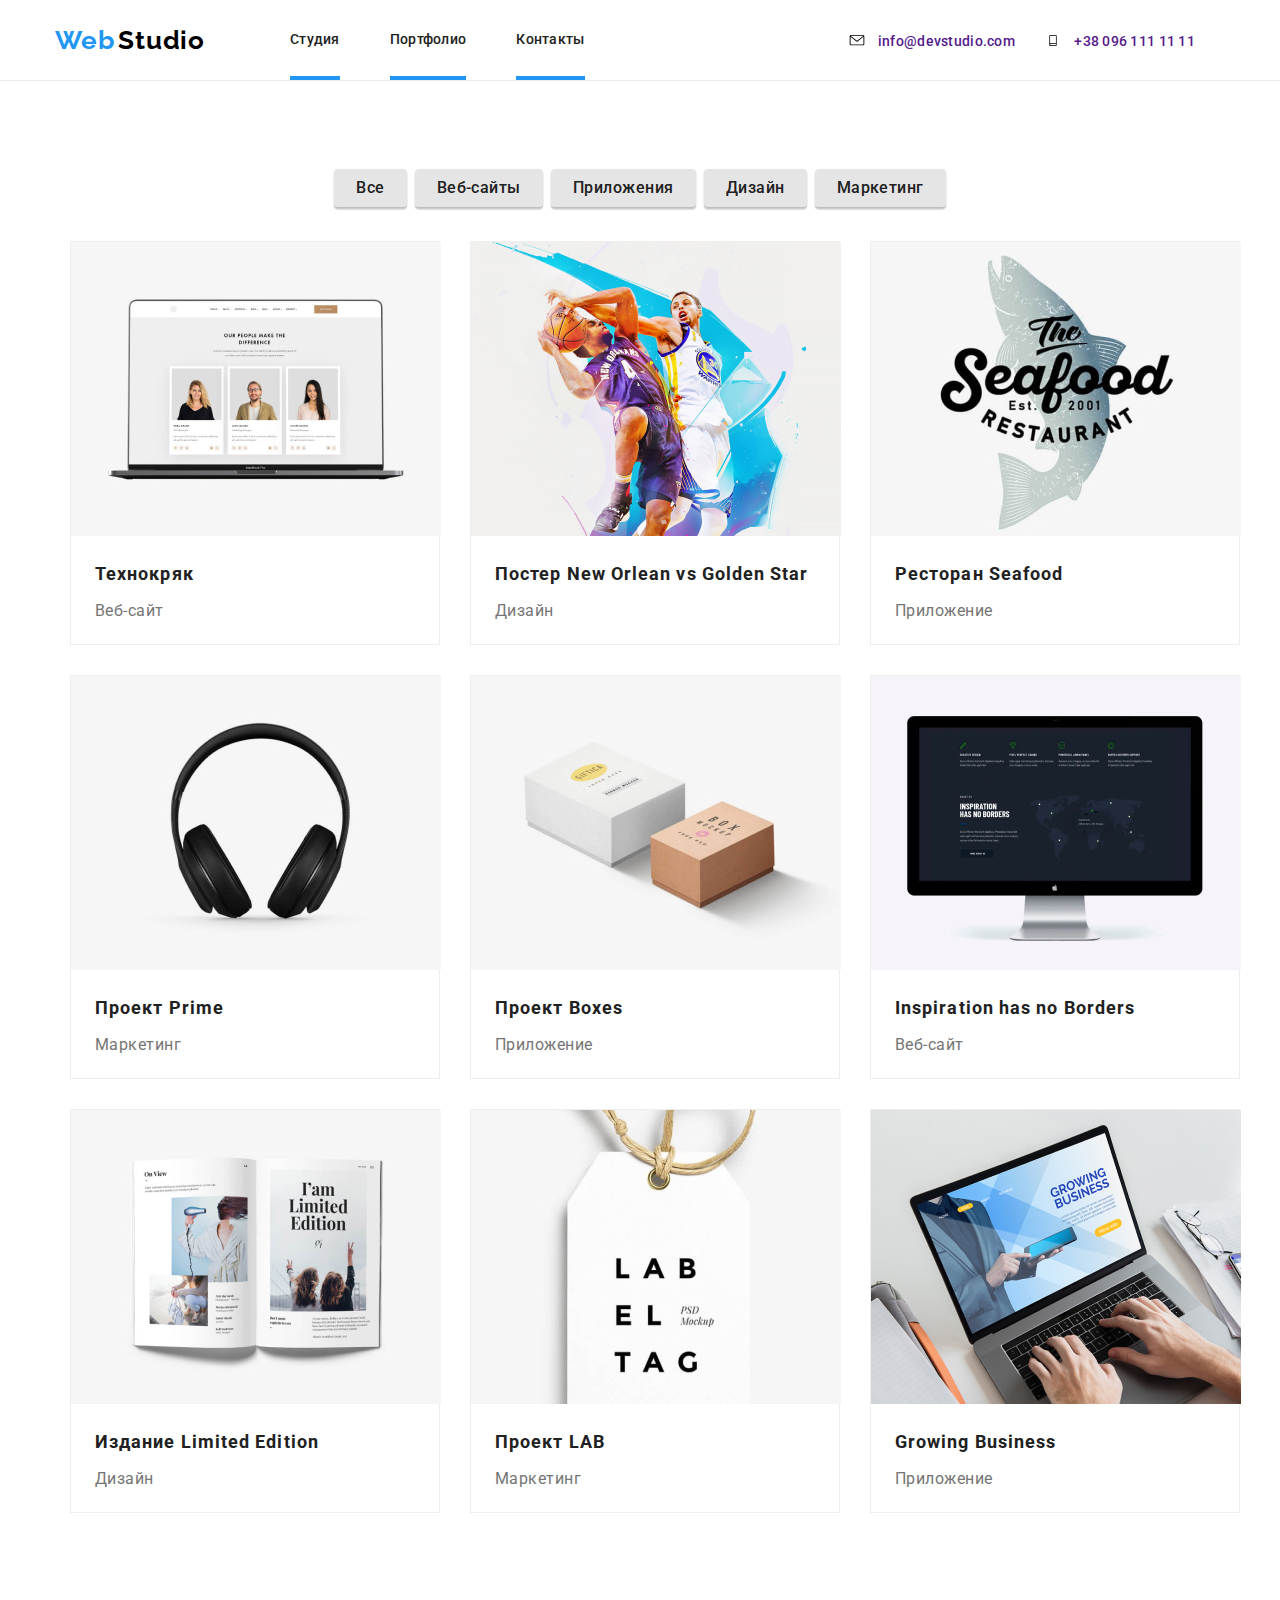
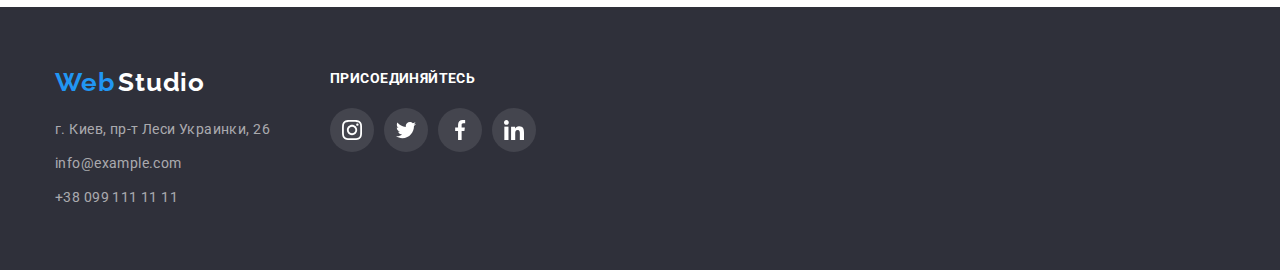
==== portfolio.html @ 03a21357 "склонировал прошлый репозиторий в новый" ====
<!DOCTYPE html>
<html lang="ru">
  <head>
    <meta charset="UTF-8" />
    <meta name="viewport" content="width=device-width, initial-scale=1.0" />
    <title lang="en">Web Studio</title>
    <link
      href="https://fonts.googleapis.com/css2?family=Raleway:wght@700&family=Roboto:wght@400;500;700;900&display=swap"
      rel="stylesheet"
    />
    <link rel="stylesheet" href="./css/normalize.css" />
    <link rel="stylesheet" href="./css/styles.css" />
  </head>
  <body>
    <!--ШАПКА САЙТА-->
    <header class="header">
      <div class="container">
        <nav class="navigation">
          <a class="logo-img" href="index.html" lang="en"
            ><span class="logo-first-title">Web</span>
            <span class="logo-second-title">Studio</span></a
          >
          <ul class="navigation-list list">
            <li class="navigation-list-item">
              <a class="navigation-list-link link" href="index.html">Студия</a>
            </li>
            <li class="navigation-list-item">
              <a class="navigation-list-link link" href="portfolio.html"
                >Портфолио</a
              >
            </li>
            <li class="navigation-list-item">
              <a class="navigation-list-link link" href="">Контакты</a>
            </li>
          </ul>
        </nav>
        <div class="contacts-header">
          <ul class="header-list">
            <li>
              <a class="header-address-link" href="">
                <svg class="header-svg">
                  <use href="./images/sprite.svg#mail"></use>
                </svg>
                info@devstudio.com
              </a>
            </li>
            <li>
              <a class="header-address-link" href="">
                <svg class="header-svg">
                  <use href="./images/sprite.svg#phone"></use>
                </svg>
                +38 096 111 11 11
              </a>
            </li>
          </ul>
        </div>
      </div>
    </header>
    <main>
      <div class="container">
        <div class="container-list">
          <ul class="filter-list list">
            <li class="filter-list-item">
              <a class="filter-list-link" href="">Все</a>
            </li>
            <li class="filter-list-item">
              <a class="filter-list-link" href="">Веб-сайты</a>
            </li>
            <li class="filter-list-item">
              <a class="filter-list-link" href="">Приложения</a>
            </li>
            <li class="filter-list-item">
              <a class="filter-list-link" href="">Дизайн</a>
            </li>
            <li class="filter-list-item">
              <a class="filter-list-link" href="">Маркетинг</a>
            </li>
          </ul>
        </div>
        <div class="container">
          <ul class="product-list-flex list">
            <li class="list-portfolio-items">
              <a class="product-list-item-link" href=""
                ><img src="./images/portfolio/img.jpg" alt="вебсайт" />

                <p class="title-description">Технокряк</p>
                <p class="product-description">Веб-сайт</p>
              </a>
            </li>
            <li class="list-portfolio-items">
              <a class="product-list-item-link" href=""
                ><img src="./images/portfolio/img-1.jpg" alt="дизайн" />
                <p class="title-description">
                  Постер New Orlean vs Golden Star
                </p>
                <p class="product-description">Дизайн</p>
              </a>
            </li>
            <li class="list-portfolio-items">
              <a class="product-list-item-link" href=""
                ><img src="./images/portfolio/img-2.jpg" alt="приложение" />
                <p class="title-description">Ресторан Seafood</p>
                <p class="product-description">Приложение</p>
              </a>
            </li>
            <li class="list-portfolio-items">
              <a class="product-list-item-link" href=""
                ><img src="./images/portfolio/img-3.jpg" alt="маркетинг" />
                <p class="title-description">Проект Prime</p>
                <p class="product-description">Маркетинг</p>
              </a>
            </li>
            <li class="list-portfolio-items">
              <a class="product-list-item-link" href=""
                ><img src="./images/portfolio/img-4.jpg" alt="приложение" />
                <p class="title-description">Проект Boxes</p>
                <p class="product-description">Приложение</p>
              </a>
            </li>
            <li class="list-portfolio-items">
              <a class="product-list-item-link" href=""
                ><img src="./images/portfolio/img-5.jpg" alt="вебсайт" />
                <p class="title-description">Inspiration has no Borders</p>
                <p class="product-description">Веб-сайт</p>
              </a>
            </li>
            <li class="list-portfolio-items">
              <a class="product-list-item-link" href=""
                ><img src="./images/portfolio/img-6.jpg" alt="дизайн" />
                <p class="title-description">Издание Limited Edition</p>
                <p class="product-description">Дизайн</p>
              </a>
            </li>
            <li class="list-portfolio-items">
              <a class="product-list-item-link" href=""
                ><img src="./images/portfolio/img-7.jpg" alt="маркетинг" />
                <p class="title-description">Проект LAB</p>
                <p class="product-description">Маркетинг</p>
              </a>
            </li>
            <li class="list-portfolio-items">
              <a class="product-list-item-link" href=""
                ><img src="./images/portfolio/img-8.jpg" alt="приложение" />
                <p class="title-description">Growing Business</p>
                <p class="product-description">Приложение</p>
              </a>
            </li>
          </ul>
        </div>
      </div>
    </main>
    <footer class="footer">
      <div class="container">
        <div class="footer-container-address">
          <div class="logo-footer-distance">
            <a class="logo-footer-link" href="index.html"
              ><span class="logo-footer-first-title">Web</span>
              <span class="logo-footer-second-title">Studio</span></a
            >
          </div>
          <ul class="contact-list list">
            <li class="contact-list-item">
              <address class="address">
                <a class="contact-list-item-link link" href="" target="_blank"
                  >г. Киев, пр-т Леси Украинки, 26</a
                >
              </address>
            </li>
            <li class="contact-list-item">
              <address class="address">
                <a
                  class="contact-list-item-link link"
                  href="mailto:info@example.com"
                  >info@example.com</a
                >
              </address>
            </li>
            <li class="contact-list-item">
              <address class="address">
                <a class="contact-list-item-link link" href="tel:+380991111111"
                  >+38 099 111 11 11</a
                >
              </address>
            </li>
          </ul>
        </div>
        <div class="footer-container-connect">
          <h3 hidden>Социальные сети</h3>
          <p class="desctext"><b class="footer-join-us">ПРИСОЕДИНЯЙТЕСЬ</b></p>
          <ul class="social-links list">
            <li class="social-links-item-link link">
              <a
                class="footer-link-list"
                href=""
                aria-label="иконка инстаграма"
              >
                <svg class="footer-list-item-link-svg">
                  <use href="./images/sprite.svg#icon-instagram1"></use>
                </svg>
              </a>
            </li>
            <li class="social-links-item-link link">
              <a class="footer-link-list" href="" aria-label="иконка твиттера"
                ><svg class="footer-list-item-link-svg">
                  <use href="./images/sprite.svg#icon-twitter1"></use>
                </svg>
              </a>
            </li>
            <li class="social-links-item-link link">
              <a class="footer-link-list" href="" aria-label="иконка фейсбука">
                <svg class="footer-list-item-link-svg">
                  <use href="./images/sprite.svg#icon-facebook1"></use>
                </svg>
              </a>
            </li>
            <li class="social-links-item-link link">
              <a class="footer-link-list" href="" aria-label="иконка линкедина"
                ><svg class="footer-list-item-link-svg">
                  <use href="./images/sprite.svg#icon-linkedin1"></use>
                </svg>
              </a>
            </li>
          </ul>
        </div>
      </div>
    </footer>
  </body>
</html>
---- css/styles.css ----
:root {
  --main-font: 'Roboto', sans-serif;
  --secondary-font: 'Raleway', sans-serif;
  --title-dark-theme-color: #ffffff;
  --title-light-theme-color: #212121;
  --accent-color: #2196f3;
  --text-dark-theme-color: #757575;
  --text-light-theme-color: #ffffff;
}

html {
  box-sizing: border-box;
}

*,
*::before,
*::after {
  box-sizing: inherit;
  margin: 0;
  padding: 0;
}

body {
  background-color: #ffffff;
  font-family: var(--main-font);
  font-size: 18px;
  color: var(--text-light-theme-color);
}

h1 {
  margin: 0;
}

img {
  display: block;
}

.link {
  text-decoration: none;
  display: block;
}

.list {
  list-style: none;
  margin: 0px;
  padding: 0px;
}

.container {
  width: 1200px;
  padding-left: 15px;
  padding-right: 15px;
  margin-left: auto;
  margin-right: auto;
}

/* HEADER */

.header .container {
  display: flex;
  align-items: center;
  justify-content: space-between;
}

.header {
  border-bottom: 1px solid #ececec;
}

.navigation {
  display: flex;
  align-items: center;
}

.navigation-list {
  display: flex;
}

.navigation-list-item:not(:last-child) {
  margin-right: 50px;
}

.logo-img {
  margin-right: 85px;
  text-decoration: none;
}

.header-address-link {
  margin-right: 30px;
}

.contacts-header {
  display: flex;
}

.header-address-link {
  font-family: Roboto;
  font-style: normal;
  font-weight: 500;
  font-size: 14px;
  line-height: 1.14;
  letter-spacing: 0.02em;
  text-decoration: none;
}

.navigation-list-link {
  font-weight: 500;
  font-size: 14px;
  line-height: 1.14;
  letter-spacing: 0.02em;
  color: var(--title-light-theme-color);
  padding-top: 32px;
}

.header-tel-link {
  font-family: Roboto;
  font-style: normal;
  font-weight: 500;
  font-size: 14px;
  line-height: 1.4;
  letter-spacing: 0.02em;
  color: #757575;
  text-decoration: none;
}

.navigation-list-link:hover,
.navigation-list-link:focus {
  color: var(--accent-color);
}

.header-tel-link {
  color: #757575;
}

.header-address-link:hover,
.header-address-link:focus {
  color: var(--accent-color);
}

.modal-btn {
  font-weight: bold;
  font-size: 16px;
  line-height: 1.87;
  display: flex;
  align-items: center;
  text-align: center;
  letter-spacing: 0.06em;
  color: #ffffff;
  border: none;
  width: 200px;
  height: 50px;
}

.navigation-list-link::after {
  width: 47px;
  height: 4px;
  background-color: #2196f3;
  content: '';
  display: block;
  margin-left: auto;
  margin-right: auto;
  width: 100%;
  margin-top: 28px;
}

.header-list {
  display: flex;
}

.header-svg {
  width: 16px;
  height: 11px;
  margin-right: 10px;
  color: #757575;
}

.header-tel-svg {
  width: 16px;
  height: 11px;
  margin-right: 10px;
  color: #757575;
}

.header-address-link:hover .header-svg {
  color: #757575;
  fill: #2196f3;
}

/* HERO Section */

h1 {
  margin: 0px;
}

.hero {
  padding-top: 200px;
  padding-bottom: 280px;
  background-image: linear-gradient(
      to bottom,
      rgba(47, 48, 58, 0.8),
      rgba(47, 48, 58, 0.8)
    ),
    url(../images/hero/Header-img.jpg);
  background-repeat: no-repeat;
  background-size: cover;
  background-position: center;
}

.hero-title {
  font-weight: 900;
  font-size: 44px;
  line-height: 1.36;
  text-align: center;
  letter-spacing: 0.06em;
  text-transform: uppercase;
  color: #ffffff;
  margin-bottom: 30px;
}

.modal-btn {
  display: block;
  margin-left: auto;
  margin-right: auto;
  background: #2196f3;
  box-shadow: 0px 4px 4px rgba(0, 0, 0, 0.15);
  border-radius: 4px;
}

/* О НАС */

.about-us-section .container {
  padding-top: 94px;
  padding-bottom: 47px;
}

.about-us {
  display: flex;
  justify-content: center;
}

.about-us-list:not(:last-child) {
  margin-right: 30px;
  margin-top: 0px;
  margin-bottom: 0px;
}

.title {
  font-family: var(--main-font);
  font-weight: bold;
  font-size: 14px;
  line-height: 1.14;
  letter-spacing: 0.03em;
  text-transform: uppercase;
  color: var(--title-light-theme-color);
  margin-top: 0px;
  margin-bottom: 10px;
}

.about-us-img-back {
  margin-bottom: 30px;
  background-color: #f5f4fa;
  padding-top: 25px;
  padding-right: 100px;
  padding-bottom: 25px;
  padding-left: 100px;
  border-radius: 4px;
}

.about-us-list:nth-child(1) .aboutus-svg-back {
  width: 70px;
  height: 70px;
}

.about-us-list:nth-child(2) .aboutus-svg-back {
  width: 70px;
  height: 70px;
}

.about-us-list:nth-child(3) .aboutus-svg-back {
  width: 70px;
  height: 70px;
}

.about-us-list:nth-child(4) .aboutus-svg-back {
  width: 70px;
  height: 70px;
}

.description {
  font-weight: normal;
  font-size: 14px;
  line-height: 1.71;
  letter-spacing: 0.03em;
  color: #757575;
  margin-bottom: 94px;
  margin-bottom: 0px;
}

/* ЧЕМ МЫ ЗАНИМАЕМСЯ */

h2 {
  margin: 0px;
}

.services-section {
  padding-top: 94px;
  padding-bottom: 94px;
}

.services-title {
  font-family: Roboto;
  font-weight: bold;
  font-size: 36px;
  line-height: 1.17;
  text-align: center;
  letter-spacing: 0.03em;
  color: #212121;
  margin-bottom: 50px;
}

.services-list {
  display: flex;
  justify-content: center;
}

.services-list-items:not(:last-child) {
  margin-right: 30px;
}

.services-description {
  font-family: Roboto;
  font-weight: bold;
  font-size: 14px;
  line-height: 1.14;
  text-align: center;
  letter-spacing: 0.03em;
  text-transform: uppercase;
  color: #ffffff;
}

/* OUR TEAM */

h3 {
  margin: 0px;
}

.masters {
  padding-top: 94px;
  padding-bottom: 94px;
  background: #f5f4fa;
}

.team-list {
  display: flex;
  justify-content: center;
}

.team-list-item {
  background: #ffffff;
  box-shadow: 0px 2px 1px rgba(0, 0, 0, 0.2), 0px 1px 1px rgba(0, 0, 0, 0.14),
    0px 1px 3px rgba(0, 0, 0, 0.12);
  border-radius: 0px 0px 4px 4px;
}

.team-list-item:not(:last-child) {
  margin-right: 30px;
}

.team-list-item-img {
  margin-bottom: 30px;
}

.team-title {
  font-family: var(--main-font);
  font-weight: bold;
  font-size: 36px;
  line-height: 1.17;
  text-align: center;
  letter-spacing: 0.03em;
  color: var(--title-light-theme-color);
  margin-bottom: 50px;
}

.team-name-title {
  font-family: var(--main-font);
  font-weight: 500;
  font-size: 16px;
  line-height: 0.84;
  text-align: center;
  letter-spacing: 0.03em;
  color: #212121;
  margin-bottom: 10px;
}

.team-list-item-position {
  font-family: var(--main-font);
  font-weight: 400;
  font-size: 16px;
  line-height: 1.19;
  text-align: center;
  letter-spacing: 0.03em;
  color: #757575;
  margin-bottom: 16px;
}

.social-list {
  display: flex;
  justify-content: center;
  margin-bottom: 24px;
  padding-right: auto;
  padding-left: auto;
  padding-top: 16px;
}

.social-list-item {
  margin-top: 16px;
  margin-bottom: 24px;
}

.social-list-item:not(:last-child) {
  margin-right: 10px;
}

.social-list-item-link-svg {
  width: 20px;
  height: 20px;
}

.social-list-item-link {
  display: flex;
  justify-content: center;
  align-items: center;
  width: 44px;
  height: 44px;
  border-radius: 50%;
}

.social-list-item-link:hover {
  background-color: #2196f3;
}

.social-list-item-link-svg {
  fill: #afb1b8;
}

.social-list-item-link:hover .social-list-item-link-svg {
  fill: #ffffff;
}
/* OUR CLIENTS */

.clients-title {
  font-family: var(--main-font);
  font-weight: bold;
  font-size: 36px;
  line-height: 1.17;
  text-align: center;
  letter-spacing: 0.03em;
  color: #212121;
  padding-top: 85px;
  margin-bottom: 50px;
}

.clients-list {
  display: flex;
  justify-content: center;
  align-items: center;
  padding-bottom: 94px;
}

.clients-link-list {
  display: flex;
  justify-content: center;
  align-items: center;
  border: 1px solid #afb1b8;
  border-radius: 4px;
  width: 170px;
  height: 90px;
}

.clients-list-item:not(:last-child) {
  margin-right: 30px;
}

.clients-link-list:hover {
  background-color: #ffffff;
}

.clients-list-item-link-svg {
  fill: #afb1b8;
}
.clients-list-item:nth-child(1) .clients-list-item-link-svg {
  width: 45px;
  height: 50px;
}
.clients-list-item:nth-child(2) .clients-list-item-link-svg {
  width: 40px;
  height: 52px;
}
.clients-list-item:nth-child(3) .clients-list-item-link-svg {
  width: 41px;
  height: 43px;
}
.clients-list-item:nth-child(4) .clients-list-item-link-svg {
  width: 80px;
  height: 43px;
}
.clients-list-item:nth-child(5) .clients-list-item-link-svg {
  width: 59px;
  height: 47px;
}
.clients-list-item:nth-child(6) .clients-list-item-link-svg {
  width: 89px;
  height: 46px;
}

.clients-link-list:hover {
  border-color: #2196f3;
}
.clients-link-list:hover .clients-list-item-link-svg {
  fill: #2196f3;
}

/* FOOTER */

.footer {
  padding-top: 60px;
  padding-bottom: 60px;
  background-color: #2f303a;
}
.footer .container {
  display: flex;
}

.footer-container-address {
  margin-right: 60px;
}

.logo-footer-distance {
  margin-bottom: 20px;
}

.contact-list-item:not(:last-child) {
  margin-bottom: 10px;
}

.contact-list-item-link {
  display: block;
  font-family: Roboto;
  font-style: normal;
  font-weight: normal;
  font-size: 14px;
  line-height: 1.71;
  letter-spacing: 0.03em;
  color: rgba(255, 255, 255, 0.6);
}

.logo-footer-first-title {
  font-family: Raleway;
  font-style: normal;
  font-weight: bold;
  font-size: 26px;
  line-height: 1.19;
  letter-spacing: 0.03em;
  color: #2196f3;
  text-decoration: none;
  padding-top: 60px;
}

.logo-footer-second-title {
  font-family: Raleway;
  font-style: normal;
  font-weight: bold;
  font-size: 26px;
  line-height: 1.19;
  letter-spacing: 0.03em;
  color: #ffffff;
  text-decoration: none;
  padding-top: 60px;
}

.social-links {
  display: flex;
}

.footer-join-us {
  font-family: Roboto;
  font-style: normal;
  font-weight: bold;
  font-size: 14px;
  line-height: 1.14;
  letter-spacing: 0.03em;
  text-transform: uppercase;
  color: #ffffff;
  margin-bottom: 20px;
}

.social-links-item-link:nth-child(1) .footer-list-item-link-svg {
  width: 20px;
  height: 20px;
}
.social-links-item-link:nth-child(2) .footer-list-item-link-svg {
  width: 20px;
  height: 20px;
}
.social-links-item-link:nth-child(3) .footer-list-item-link-svg {
  width: 20px;
  height: 20px;
}
.social-links-item-link:nth-child(4) .footer-list-item-link-svg {
  width: 20px;
  height: 20px;
}

.social-links-item-link:not(:last-child) {
  margin-right: 10px;
}

.desctext {
  margin-bottom: 20px;
}

.footer-link-list {
  display: flex;
  justify-content: center;
  align-items: center;
  width: 44px;
  height: 44px;
  border-radius: 50%;
  background-color: rgba(255, 255, 255, 0.1);
}

.footer-link-list:hover {
  background-color: #2196f3;
}

.footer-list-item-link-svg {
  fill: #ffffff;
}

.footer-link-list:hover .footer-list-item-link-svg {
  fill: #ffffff;
}

/* PORTFOLIO */
.filter-list {
  display: flex;
  justify-content: center;
  padding-top: 88px;
  padding-bottom: 34px;
}

.filter-list-item {
  background: #e5e5e5;
  box-shadow: 0px 2px 2px rgba(0, 0, 0, 0.12), 0px 1px 2px rgba(0, 0, 0, 0.08),
    0px 3px 1px rgba(0, 0, 0, 0.1);
  border-radius: 4px;
}

.filter-list-item:hover,
.filter-list-item:focus {
  background: #2196f3;
}

.filter-list-link {
  display: block;
  padding-top: 6px;
  padding-bottom: 6px;
  padding-left: 22px;
  padding-right: 22px;
}

.filter-list-item:not(:last-child) {
  margin-right: 8px;
}

.logo-first-title {
  font-family: Raleway;
  font-style: normal;
  font-weight: bold;
  font-size: 26px;
  line-height: 1.19;
  letter-spacing: 0.03em;
  color: #2196f3;
  text-decoration: none;
  padding-top: 24px;
  padding-bottom: 24px;
}

.logo-second-title {
  font-family: Raleway;
  font-style: normal;
  font-weight: bold;
  font-size: 26px;
  line-height: 1.19;
  letter-spacing: 0.03em;
  color: #000000;
  text-decoration: none;
  padding-top: 24px;
  padding-bottom: 24px;
}

.logo-footer-link {
  text-decoration: none;
}

.filter-list-link:hover,
.filter-list-link:focus {
  color: var(--accent-color);
  color: #ffffff;
}

.filter-list-link {
  font-family: Roboto;
  font-style: normal;
  font-weight: 500;
  font-size: 16px;
  line-height: 1.62;
  text-align: center;
  letter-spacing: 0.03em;
  color: #212121;
  text-decoration: none;
}
/* Портфолио пример работ */

.product-list-flex {
  display: flex;
  flex-wrap: wrap;
}

.list-portfolio-items {
  width: 370px;
  height: 404px;
  margin-right: 30px;
  margin-bottom: 30px;
  background: #ffffff;
  border: 1px solid #eeeeee;
  background: #ffffff;
  border: 1px solid #eeeeee;
  box-sizing: border-box;
}

.list-portfolio-items:hover {
  background: #ffffff;
  border: 1px solid #eeeeee;
  box-sizing: border-box;
  box-shadow: 1px 4px 6px rgba(0, 0, 0, 0.16), 0px 4px 4px rgba(0, 0, 0, 0.06),
    0px 1px 1px rgba(0, 0, 0, 0.12);
}

.list-portfolio-items:nth-child(3n) {
  margin-right: 0px;
}

.list-portfolio-items:nth-last-child(-n + 3) {
  margin-bottom: 0px;
}

.title-description {
  font-family: Roboto;
  font-style: normal;
  font-weight: bold;
  font-size: 18px;
  line-height: 2;
  letter-spacing: 0.06em;
  color: #212121;
  padding-top: 20px;
  padding-left: 24px;
  margin-bottom: 4px;
}

.product-list-item-link {
  text-decoration: none;
}

.product-description {
  font-family: var(--main-font);
  font-style: normal;
  font-weight: normal;
  font-size: 16px;
  line-height: 1.87;
  letter-spacing: 0.03em;
  color: #757575;
  padding-left: 24px;
}

.list-portfolio-items:nth-last-child(-n + 3) {
  margin-bottom: 94px;
}
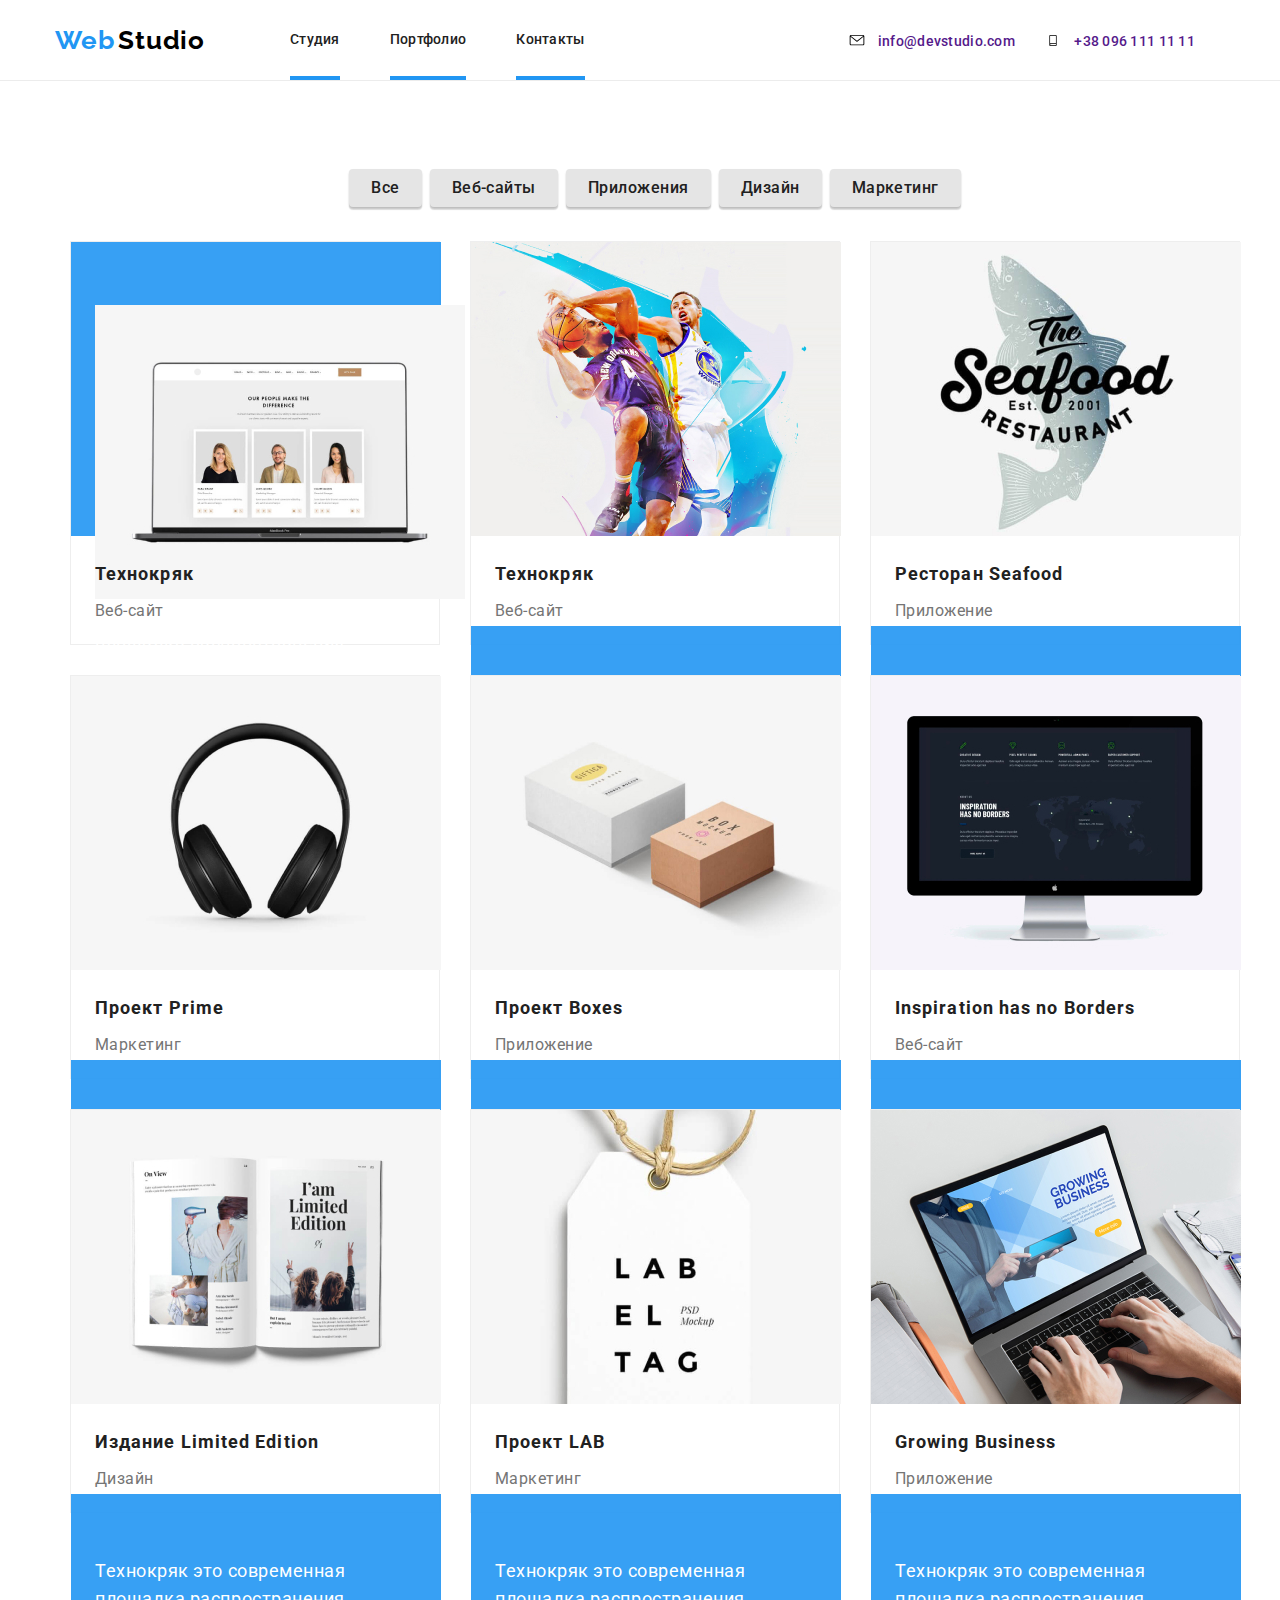
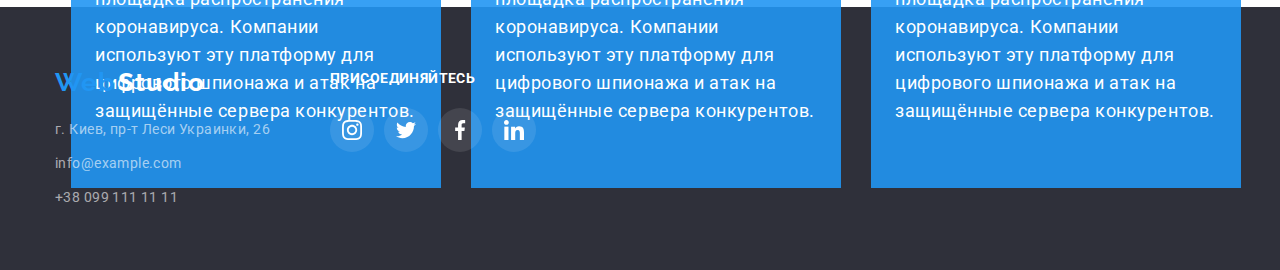
==== commit 4276c9a4: "1" ====
--- a/portfolio.html
+++ b/portfolio.html
@@ -10,6 +10,10 @@
     />
     <link rel="stylesheet" href="./css/normalize.css" />
     <link rel="stylesheet" href="./css/styles.css" />
+    <link
+      rel="stylesheet"
+      href="https://cdnjs.cloudflare.com/ajax/libs/animate.css/4.0.0/animate.min.css"
+    />
   </head>
   <body>
     <!--ШАПКА САЙТА-->
@@ -58,7 +62,7 @@
     </header>
     <main>
       <div class="container">
-        <div class="container-list">
+        <div class="container">
           <ul class="filter-list list">
             <li class="filter-list-item">
               <a class="filter-list-link" href="">Все</a>
@@ -80,20 +84,31 @@
         <div class="container">
           <ul class="product-list-flex list">
             <li class="list-portfolio-items">
-              <a class="product-list-item-link" href=""
-                ><img src="./images/portfolio/img.jpg" alt="вебсайт" />
-
+              <a class="product-list-item-link" href="">
+                <div class="potrfolio-overlay">
+                  <img src="./images/portfolio/img.jpg" alt="вебсайт" />
+                  <p class="portfolio-overlay-text">
+                    Технокряк это современная площадка распространения
+                    коронавируса. Компании используют эту платформу для
+                    цифрового шпионажа и атак на защищённые сервера конкурентов.
+                  </p>
+                </div>
                 <p class="title-description">Технокряк</p>
                 <p class="product-description">Веб-сайт</p>
               </a>
             </li>
             <li class="list-portfolio-items">
               <a class="product-list-item-link" href=""
-                ><img src="./images/portfolio/img-1.jpg" alt="дизайн" />
-                <p class="title-description">
-                  Постер New Orlean vs Golden Star
-                </p>
-                <p class="product-description">Дизайн</p>
+                ><img src="./images/portfolio/img-1.jpg" alt="вебсайт" />
+                <p class="title-description">Технокряк</p>
+                <p class="product-description">Веб-сайт</p>
+                <div class="potrfolio-overlay">
+                  <p class="portfolio-overlay-text">
+                    Технокряк это современная площадка распространения
+                    коронавируса. Компании используют эту платформу для
+                    цифрового шпионажа и атак на защищённые сервера конкурентов.
+                  </p>
+                </div>
               </a>
             </li>
             <li class="list-portfolio-items">
@@ -101,6 +116,13 @@
                 ><img src="./images/portfolio/img-2.jpg" alt="приложение" />
                 <p class="title-description">Ресторан Seafood</p>
                 <p class="product-description">Приложение</p>
+                <div class="potrfolio-overlay">
+                  <p class="portfolio-overlay-text">
+                    Технокряк это современная площадка распространения
+                    коронавируса. Компании используют эту платформу для
+                    цифрового шпионажа и атак на защищённые сервера конкурентов.
+                  </p>
+                </div>
               </a>
             </li>
             <li class="list-portfolio-items">
@@ -108,6 +130,13 @@
                 ><img src="./images/portfolio/img-3.jpg" alt="маркетинг" />
                 <p class="title-description">Проект Prime</p>
                 <p class="product-description">Маркетинг</p>
+                <div class="potrfolio-overlay">
+                  <p class="portfolio-overlay-text">
+                    Технокряк это современная площадка распространения
+                    коронавируса. Компании используют эту платформу для
+                    цифрового шпионажа и атак на защищённые сервера конкурентов.
+                  </p>
+                </div>
               </a>
             </li>
             <li class="list-portfolio-items">
@@ -115,6 +144,13 @@
                 ><img src="./images/portfolio/img-4.jpg" alt="приложение" />
                 <p class="title-description">Проект Boxes</p>
                 <p class="product-description">Приложение</p>
+                <div class="potrfolio-overlay">
+                  <p class="portfolio-overlay-text">
+                    Технокряк это современная площадка распространения
+                    коронавируса. Компании используют эту платформу для
+                    цифрового шпионажа и атак на защищённые сервера конкурентов.
+                  </p>
+                </div>
               </a>
             </li>
             <li class="list-portfolio-items">
@@ -122,6 +158,13 @@
                 ><img src="./images/portfolio/img-5.jpg" alt="вебсайт" />
                 <p class="title-description">Inspiration has no Borders</p>
                 <p class="product-description">Веб-сайт</p>
+                <div class="potrfolio-overlay">
+                  <p class="portfolio-overlay-text">
+                    Технокряк это современная площадка распространения
+                    коронавируса. Компании используют эту платформу для
+                    цифрового шпионажа и атак на защищённые сервера конкурентов.
+                  </p>
+                </div>
               </a>
             </li>
             <li class="list-portfolio-items">
@@ -129,6 +172,13 @@
                 ><img src="./images/portfolio/img-6.jpg" alt="дизайн" />
                 <p class="title-description">Издание Limited Edition</p>
                 <p class="product-description">Дизайн</p>
+                <div class="potrfolio-overlay">
+                  <p class="portfolio-overlay-text">
+                    Технокряк это современная площадка распространения
+                    коронавируса. Компании используют эту платформу для
+                    цифрового шпионажа и атак на защищённые сервера конкурентов.
+                  </p>
+                </div>
               </a>
             </li>
             <li class="list-portfolio-items">
@@ -136,6 +186,13 @@
                 ><img src="./images/portfolio/img-7.jpg" alt="маркетинг" />
                 <p class="title-description">Проект LAB</p>
                 <p class="product-description">Маркетинг</p>
+                <div class="potrfolio-overlay">
+                  <p class="portfolio-overlay-text">
+                    Технокряк это современная площадка распространения
+                    коронавируса. Компании используют эту платформу для
+                    цифрового шпионажа и атак на защищённые сервера конкурентов.
+                  </p>
+                </div>
               </a>
             </li>
             <li class="list-portfolio-items">
@@ -143,6 +200,13 @@
                 ><img src="./images/portfolio/img-8.jpg" alt="приложение" />
                 <p class="title-description">Growing Business</p>
                 <p class="product-description">Приложение</p>
+                <div class="potrfolio-overlay">
+                  <p class="portfolio-overlay-text">
+                    Технокряк это современная площадка распространения
+                    коронавируса. Компании используют эту платформу для
+                    цифрового шпионажа и атак на защищённые сервера конкурентов.
+                  </p>
+                </div>
               </a>
             </li>
           </ul>
--- a/css/styles.css
+++ b/css/styles.css
@@ -84,10 +84,6 @@
   text-decoration: none;
 }
 
-.header-address-link {
-  margin-right: 30px;
-}
-
 .contacts-header {
   display: flex;
 }
@@ -100,6 +96,8 @@
   line-height: 1.14;
   letter-spacing: 0.02em;
   text-decoration: none;
+  margin-right: 30px;
+  transition: color 250ms cubic-bezier(0.4, 0, 0.2, 1);
 }
 
 .navigation-list-link {
@@ -109,6 +107,7 @@
   letter-spacing: 0.02em;
   color: var(--title-light-theme-color);
   padding-top: 32px;
+  transition: color 250ms cubic-bezier(0.4, 0, 0.2, 1);
 }
 
 .header-tel-link {
@@ -148,6 +147,12 @@
   border: none;
   width: 200px;
   height: 50px;
+  transition: background-color 250ms cubic-bezier(0.4, 0, 0.2, 1);
+}
+
+.modal-btn:hover,
+.modal-btn:focus {
+  background-color: #188ce8;
 }
 
 .navigation-list-link::after {
@@ -181,6 +186,11 @@
 }
 
 .header-address-link:hover .header-svg {
+  color: #757575;
+  fill: #2196f3;
+}
+
+.header-address-link:focus .header-svg {
   color: #757575;
   fill: #2196f3;
 }
@@ -337,6 +347,47 @@
   color: #ffffff;
 }
 
+.services-list-items {
+  position: relative;
+}
+
+.overlay-one {
+  position: absolute;
+  bottom: 0px;
+  width: 370px;
+  height: 70px;
+  background: rgba(47, 48, 58, 0.8);
+}
+
+.overlay-two {
+  position: absolute;
+  bottom: 0px;
+  width: 370px;
+  height: 70px;
+  background: rgba(47, 48, 58, 0.8);
+}
+
+.overlay-three {
+  position: absolute;
+  bottom: 0px;
+  width: 370px;
+  height: 70px;
+  background: rgba(47, 48, 58, 0.8);
+}
+
+.overlay-text {
+  font-family: Roboto;
+  font-style: normal;
+  font-weight: bold;
+  font-size: 14px;
+  line-height: 16px;
+  text-align: center;
+  letter-spacing: 0.03em;
+  text-transform: uppercase;
+  color: #ffffff;
+  padding-top: 27px;
+}
+
 /* OUR TEAM */
 
 h3 {
@@ -432,9 +483,11 @@
   width: 44px;
   height: 44px;
   border-radius: 50%;
-}
-
-.social-list-item-link:hover {
+  transition: background-color 250ms cubic-bezier(0.4, 0, 0.2, 1);
+}
+
+.social-list-item-link:hover,
+.social-list-item-link:focus {
   background-color: #2196f3;
 }
 
@@ -442,9 +495,11 @@
   fill: #afb1b8;
 }
 
-.social-list-item-link:hover .social-list-item-link-svg {
+.social-list-item-link:hover .social-list-item-link-svg,
+.social-list-item-link:focus .social-list-item-link-svg {
   fill: #ffffff;
 }
+
 /* OUR CLIENTS */
 
 .clients-title {
@@ -474,18 +529,21 @@
   border-radius: 4px;
   width: 170px;
   height: 90px;
+  transition: border 250ms cubic-bezier(0.4, 0, 0.2, 1);
 }
 
 .clients-list-item:not(:last-child) {
   margin-right: 30px;
 }
 
-.clients-link-list:hover {
+.clients-link-list:hover,
+.clients-link-list:focus {
   background-color: #ffffff;
 }
 
 .clients-list-item-link-svg {
   fill: #afb1b8;
+  transition: fill 250ms cubic-bezier(0.4, 0, 0.2, 1);
 }
 .clients-list-item:nth-child(1) .clients-list-item-link-svg {
   width: 45px;
@@ -512,10 +570,12 @@
   height: 46px;
 }
 
-.clients-link-list:hover {
+.clients-link-list:hover,
+.clients-link-list:focus {
   border-color: #2196f3;
 }
-.clients-link-list:hover .clients-list-item-link-svg {
+.clients-link-list:hover .clients-list-item-link-svg,
+.clients-link-list:focus .clients-list-item-link-svg {
   fill: #2196f3;
 }
 
@@ -626,9 +686,11 @@
   height: 44px;
   border-radius: 50%;
   background-color: rgba(255, 255, 255, 0.1);
-}
-
-.footer-link-list:hover {
+  transition: background-color 250ms cubic-bezier(0.4, 0, 0.2, 1);
+}
+
+.footer-link-list:hover,
+.footer-link-list:focus {
   background-color: #2196f3;
 }
 
@@ -636,11 +698,12 @@
   fill: #ffffff;
 }
 
-.footer-link-list:hover .footer-list-item-link-svg {
+.footer-link-list:hover .footer-list-item-link-svg,
+.footer-link-list:focus .footer-list-item-link-svg {
   fill: #ffffff;
 }
-
 /* PORTFOLIO */
+
 .filter-list {
   display: flex;
   justify-content: center;
@@ -655,51 +718,35 @@
   border-radius: 4px;
 }
 
+.filter-list-item {
+  transition: background-color 250ms cubic-bezier(0.4, 0, 0.2, 1);
+}
+
 .filter-list-item:hover,
 .filter-list-item:focus {
   background: #2196f3;
 }
 
+.filter-list-item:not(:last-child) {
+  margin-right: 8px;
+}
+
 .filter-list-link {
+  font-family: Roboto;
+  font-style: normal;
+  font-weight: 500;
+  font-size: 16px;
+  line-height: 1.62;
+  text-align: center;
+  letter-spacing: 0.03em;
+  color: #212121;
+  text-decoration: none;
   display: block;
   padding-top: 6px;
   padding-bottom: 6px;
   padding-left: 22px;
   padding-right: 22px;
-}
-
-.filter-list-item:not(:last-child) {
-  margin-right: 8px;
-}
-
-.logo-first-title {
-  font-family: Raleway;
-  font-style: normal;
-  font-weight: bold;
-  font-size: 26px;
-  line-height: 1.19;
-  letter-spacing: 0.03em;
-  color: #2196f3;
-  text-decoration: none;
-  padding-top: 24px;
-  padding-bottom: 24px;
-}
-
-.logo-second-title {
-  font-family: Raleway;
-  font-style: normal;
-  font-weight: bold;
-  font-size: 26px;
-  line-height: 1.19;
-  letter-spacing: 0.03em;
-  color: #000000;
-  text-decoration: none;
-  padding-top: 24px;
-  padding-bottom: 24px;
-}
-
-.logo-footer-link {
-  text-decoration: none;
+  transition: color 250ms cubic-bezier(0.4, 0, 0.2, 1);
 }
 
 .filter-list-link:hover,
@@ -708,17 +755,36 @@
   color: #ffffff;
 }
 
-.filter-list-link {
-  font-family: Roboto;
-  font-style: normal;
-  font-weight: 500;
-  font-size: 16px;
-  line-height: 1.62;
-  text-align: center;
-  letter-spacing: 0.03em;
-  color: #212121;
-  text-decoration: none;
-}
+.logo-first-title {
+  font-family: Raleway;
+  font-style: normal;
+  font-weight: bold;
+  font-size: 26px;
+  line-height: 1.19;
+  letter-spacing: 0.03em;
+  color: #2196f3;
+  text-decoration: none;
+  padding-top: 24px;
+  padding-bottom: 24px;
+}
+
+.logo-second-title {
+  font-family: Raleway;
+  font-style: normal;
+  font-weight: bold;
+  font-size: 26px;
+  line-height: 1.19;
+  letter-spacing: 0.03em;
+  color: #000000;
+  text-decoration: none;
+  padding-top: 24px;
+  padding-bottom: 24px;
+}
+
+.logo-footer-link {
+  text-decoration: none;
+}
+
 /* Портфолио пример работ */
 
 .product-list-flex {
@@ -738,7 +804,8 @@
   box-sizing: border-box;
 }
 
-.list-portfolio-items:hover {
+.list-portfolio-items:hover,
+.list-portfolio-items:focus {
   background: #ffffff;
   border: 1px solid #eeeeee;
   box-sizing: border-box;
@@ -785,3 +852,27 @@
 .list-portfolio-items:nth-last-child(-n + 3) {
   margin-bottom: 94px;
 }
+
+.potrfolio-overlay {
+  width: 370px;
+  height: 294px;
+  padding-top: 63px;
+  padding-bottom: 63px;
+  padding-left: 24px;
+  padding-right: 24px;
+  background: rgba(33, 150, 243, 0.9);
+}
+
+.portfolio-overlay-text {
+  font-family: Roboto;
+  font-style: normal;
+  font-weight: normal;
+  font-size: 18px;
+  line-height: 1.56;
+  letter-spacing: 0.03em;
+  color: #fff;
+}
+
+/*
+transition: background-color 250ms cubic-bezier(0.4, 0, 0.2, 1);
+*/
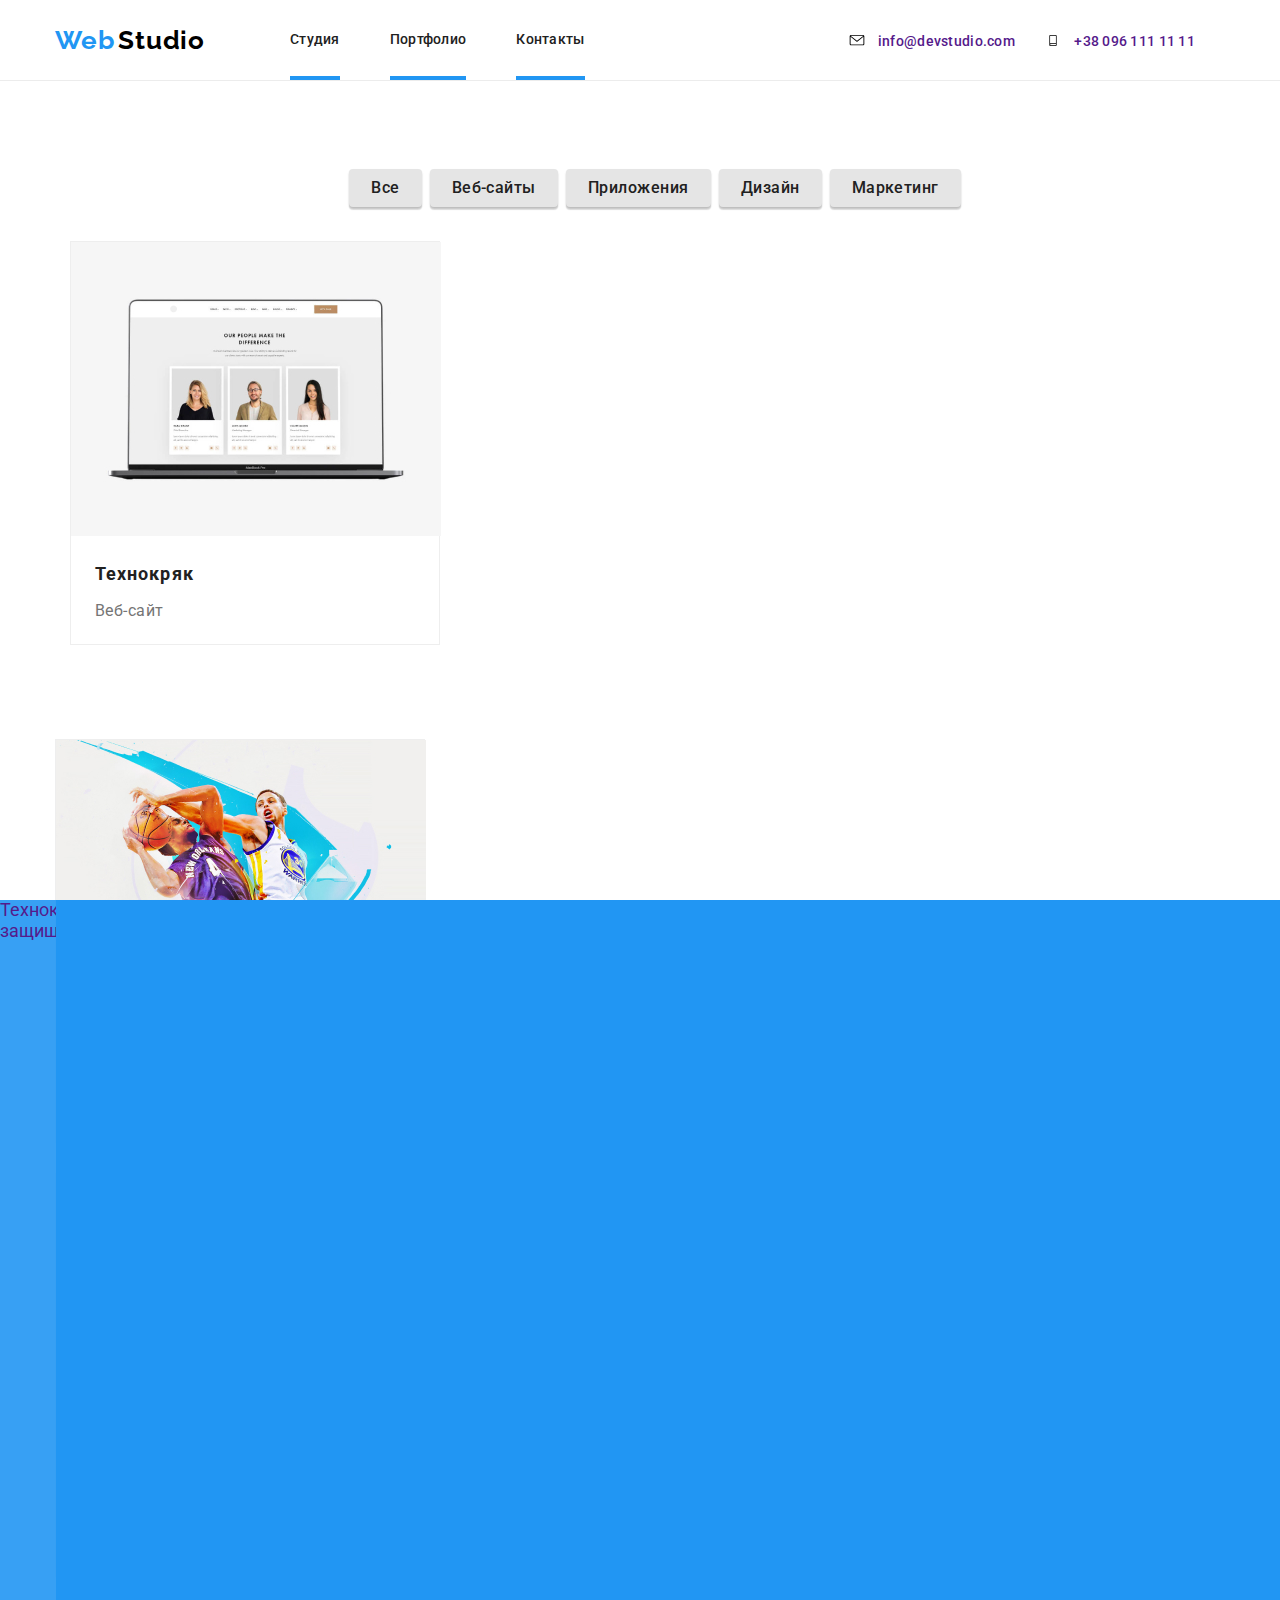
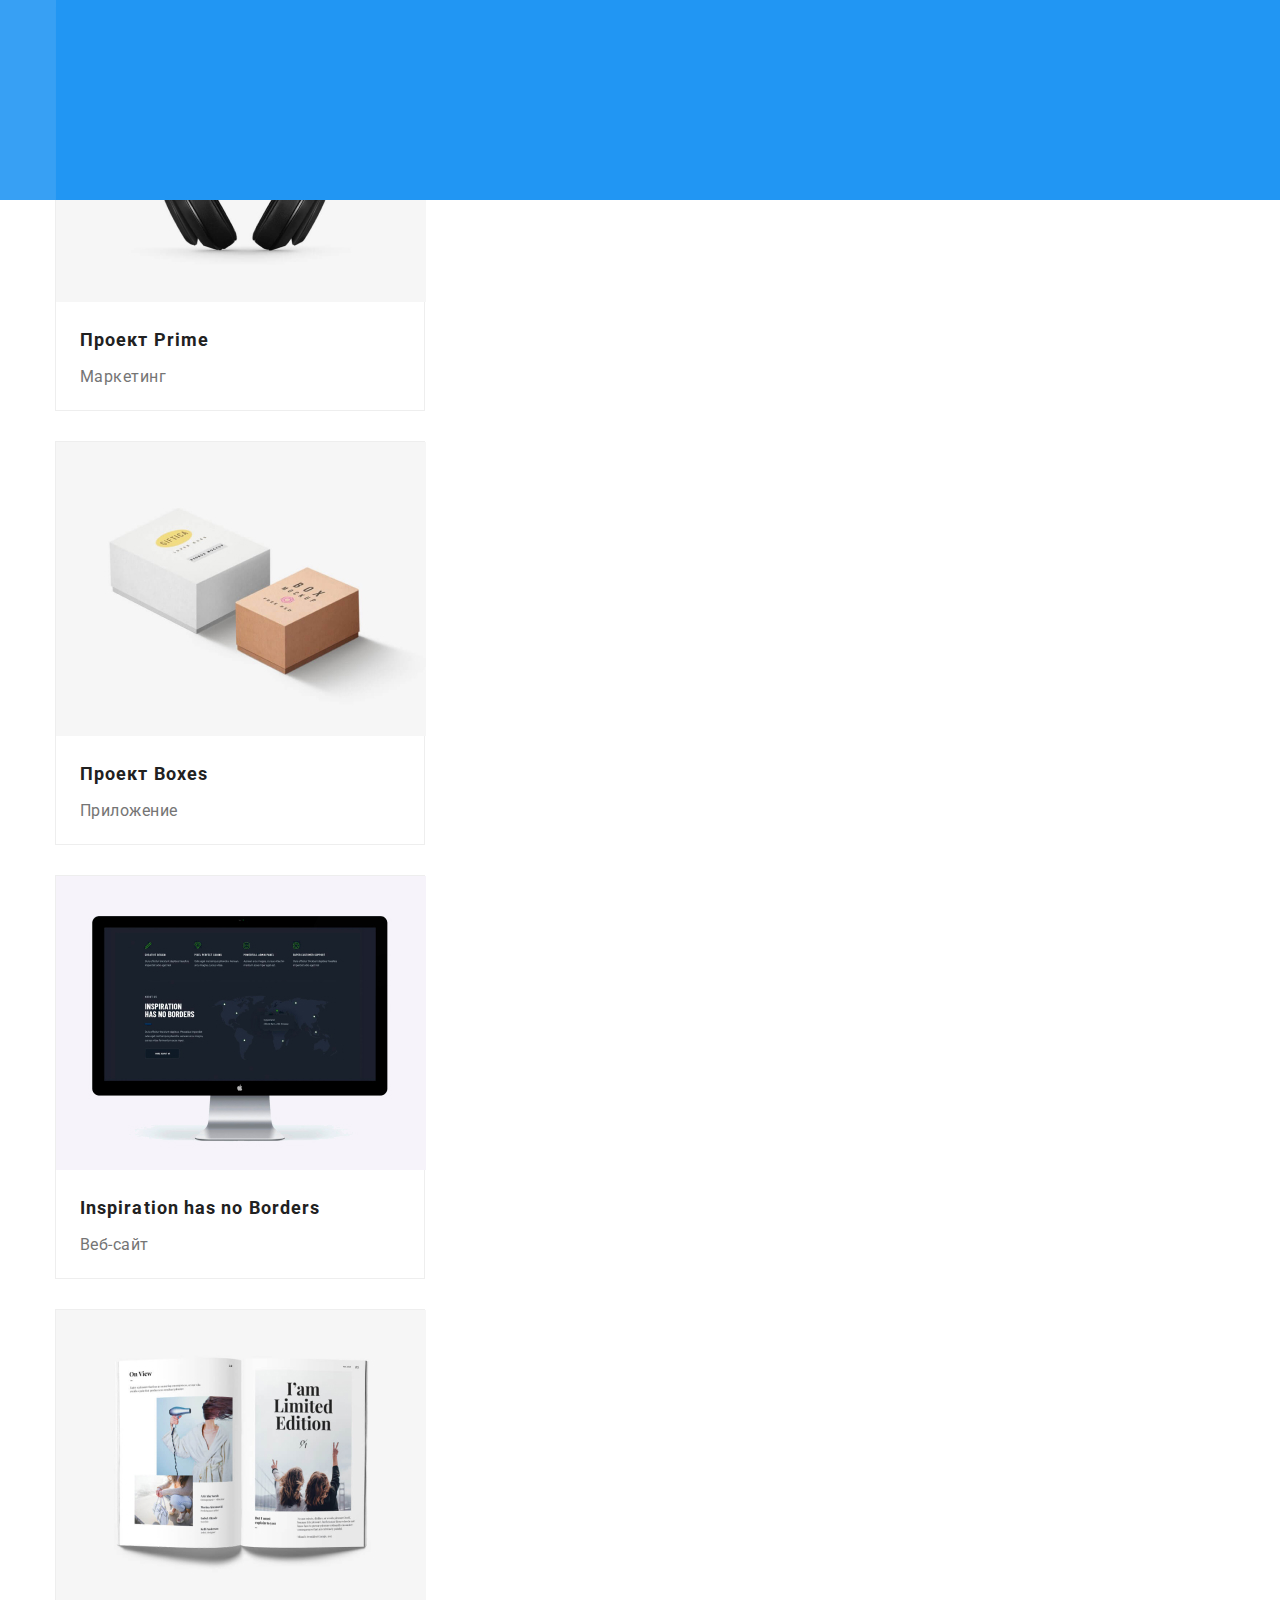
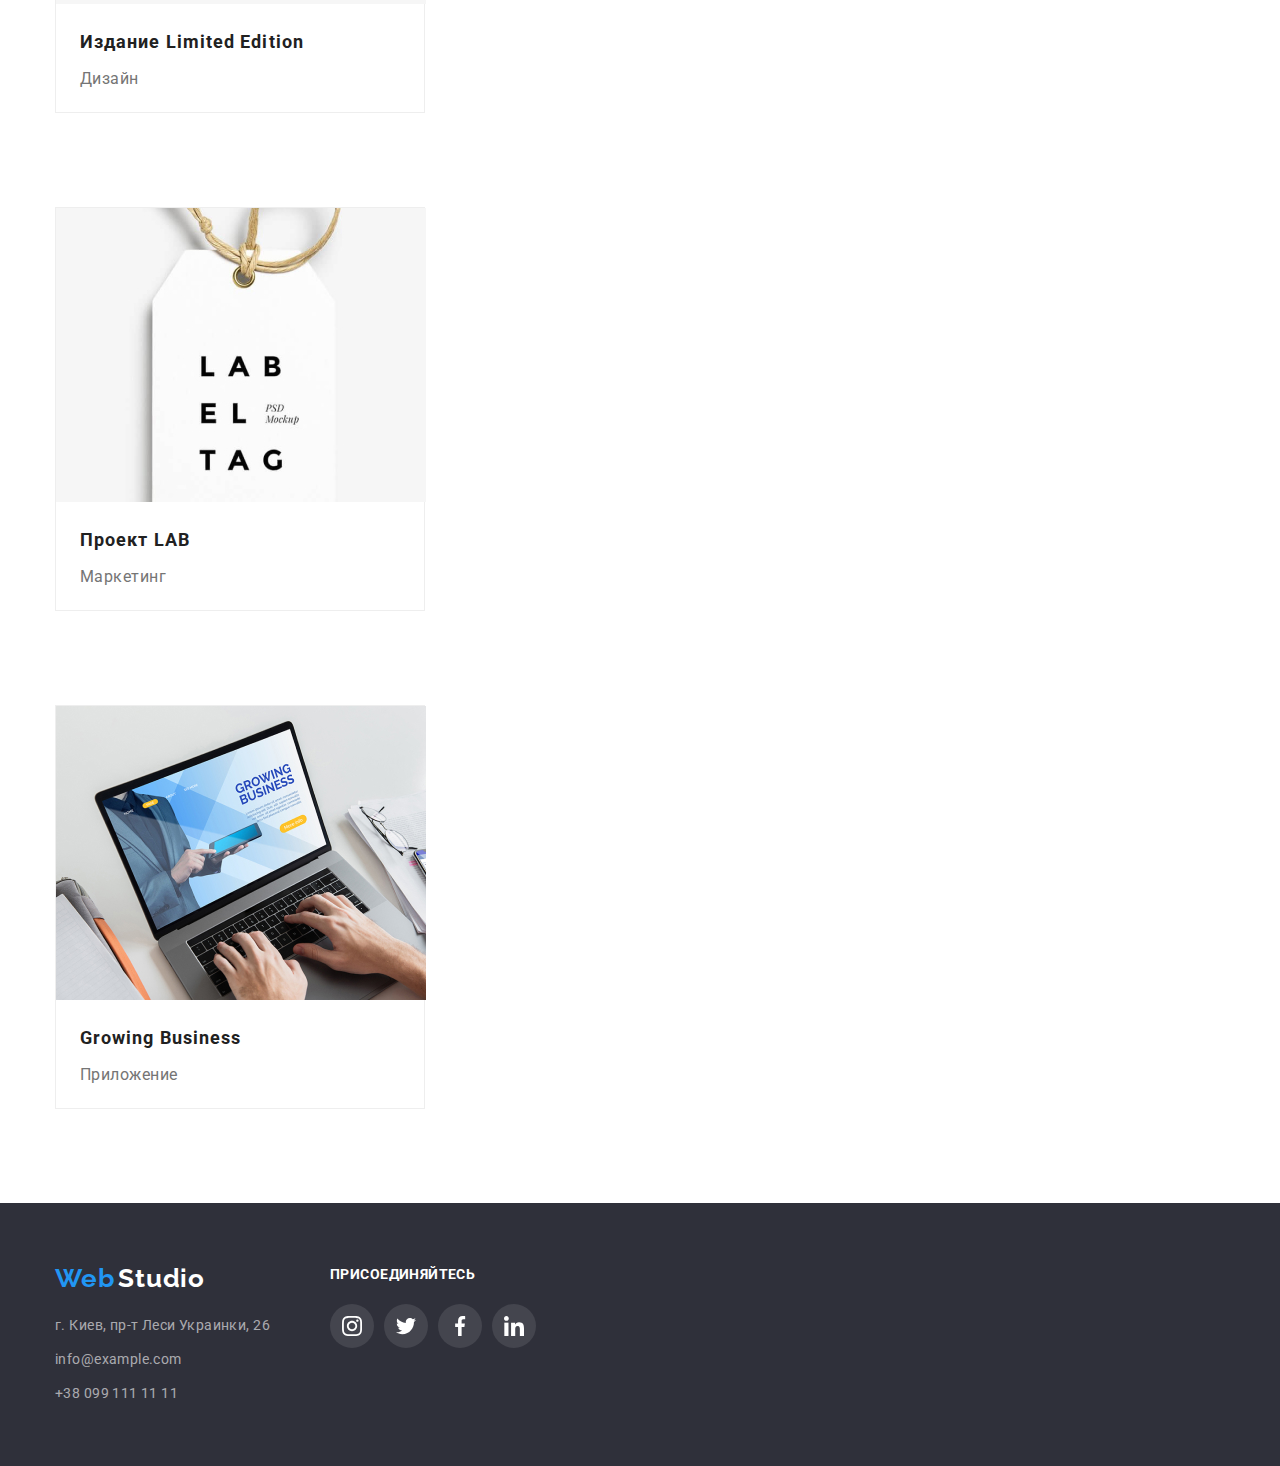
==== commit 06a757e9: "1" ====
--- a/portfolio.html
+++ b/portfolio.html
@@ -84,17 +84,18 @@
         <div class="container">
           <ul class="product-list-flex list">
             <li class="list-portfolio-items">
-              <a class="product-list-item-link" href="">
-                <div class="potrfolio-overlay">
-                  <img src="./images/portfolio/img.jpg" alt="вебсайт" />
-                  <p class="portfolio-overlay-text">
-                    Технокряк это современная площадка распространения
-                    коронавируса. Компании используют эту платформу для
-                    цифрового шпионажа и атак на защищённые сервера конкурентов.
-                  </p>
-                </div>
+              <a class="product-list-item-link" href=""
+                >
+                <img src="./images/portfolio/img.jpg" alt="вебсайт" />
                 <p class="title-description">Технокряк</p>
                 <p class="product-description">Веб-сайт</p>
+                
+                  <p class="portfolio-overlay-text">
+                    Технокряк это современная площадка распространения
+                    коронавируса. Компании используют эту платформу для
+                    цифрового шпионажа и атак на защищённые сервера конкурентов.
+                  </p>
+                </div>
               </a>
             </li>
             <li class="list-portfolio-items">
--- a/css/styles.css
+++ b/css/styles.css
@@ -854,23 +854,33 @@
 }
 
 .potrfolio-overlay {
-  width: 370px;
-  height: 294px;
-  padding-top: 63px;
-  padding-bottom: 63px;
-  padding-left: 24px;
-  padding-right: 24px;
+  overflow: hidden;
+  position: relative;
+}
+.portfolio-overlay-text {
+  position: absolute;
+  top: 0;
+  bottom: 0;
+  left: 0;
+  right: 0;
+  transform: translateY(100%);
   background: rgba(33, 150, 243, 0.9);
 }
 
-.portfolio-overlay-text {
-  font-family: Roboto;
-  font-style: normal;
-  font-weight: normal;
-  font-size: 18px;
-  line-height: 1.56;
-  letter-spacing: 0.03em;
-  color: #fff;
+.product-list-item-link: hover .potrfolio-overlay {
+  transform: translatey(0);
+  top: 0;
+}
+
+.potrfolio-overlay {
+  position: absolute;
+  top: 100%;
+  bottom: 0;
+  opacity: 1;
+  width: 100%;
+  height: 100%;
+  background: rgba(33, 150, 243, 0.9);
+  transition: 250ms cubic-bezier(0.4, 0, 0.2, 1);
 }
 
 /*
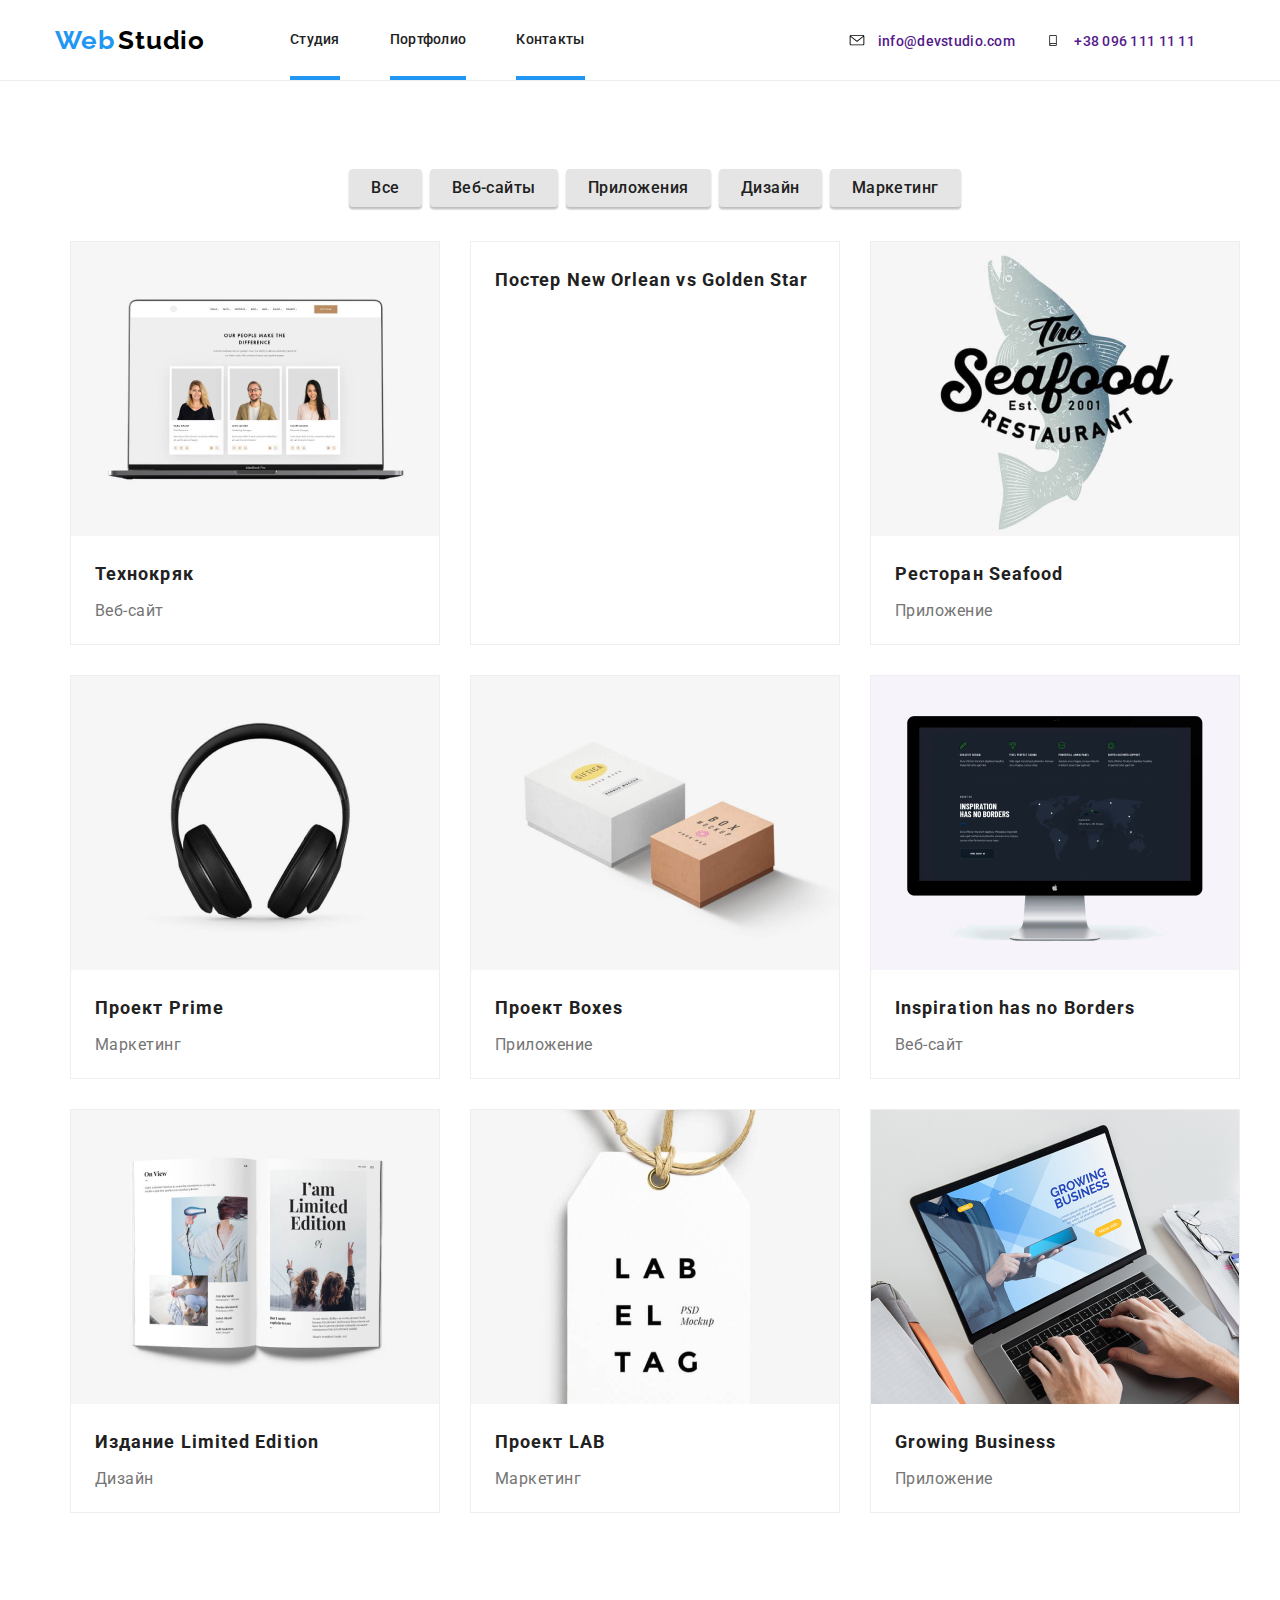
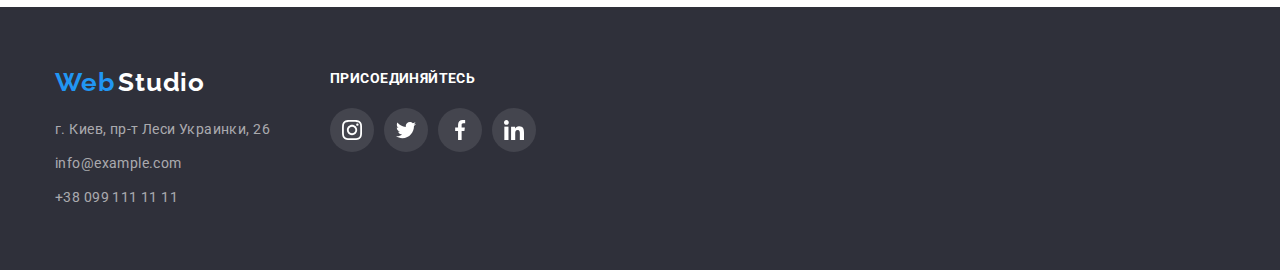
==== commit 103ac6ec: "1" ====
--- a/portfolio.html
+++ b/portfolio.html
@@ -85,31 +85,31 @@
           <ul class="product-list-flex list">
             <li class="list-portfolio-items">
               <a class="product-list-item-link" href=""
-                >
-                <img src="./images/portfolio/img.jpg" alt="вебсайт" />
+                ><img src="./images/portfolio/img.jpg" alt="вебсайт" />
                 <p class="title-description">Технокряк</p>
                 <p class="product-description">Веб-сайт</p>
-                
-                  <p class="portfolio-overlay-text">
-                    Технокряк это современная площадка распространения
-                    коронавируса. Компании используют эту платформу для
-                    цифрового шпионажа и атак на защищённые сервера конкурентов.
-                  </p>
-                </div>
-              </a>
-            </li>
-            <li class="list-portfolio-items">
-              <a class="product-list-item-link" href=""
-                ><img src="./images/portfolio/img-1.jpg" alt="вебсайт" />
-                <p class="title-description">Технокряк</p>
-                <p class="product-description">Веб-сайт</p>
-                <div class="potrfolio-overlay">
-                  <p class="portfolio-overlay-text">
-                    Технокряк это современная площадка распространения
-                    коронавируса. Компании используют эту платформу для
-                    цифрового шпионажа и атак на защищённые сервера конкурентов.
-                  </p>
-                </div>
+                <div class="potrfolio-overlay">
+                  <p class="portfolio-overlay-text">
+                    Технокряк это современная площадка распространения
+                    коронавируса. Компании используют эту платформу для
+                    цифрового шпионажа и атак на защищённые сервера конкурентов.
+                  </p>
+                </div>
+              </a>
+            </li>
+            <li class="list-portfolio-items">
+              <a class="product-list-item-link" href="">
+                <div class="potrfolio-overlay">
+                  <img src="./images/portfolio/img-1.jpg" alt="дизайн" />
+                </div>
+                <p class="title-description">
+                  Постер New Orlean vs Golden Star
+                </p>
+                <p class="portfolio-overlay-text">
+                  Технокряк это современная площадка распространения
+                  коронавируса. Компании используют эту платформу для цифрового
+                  шпионажа и атак на защищённые сервера конкурентов.
+                </p>
               </a>
             </li>
             <li class="list-portfolio-items">
--- a/css/styles.css
+++ b/css/styles.css
@@ -853,7 +853,17 @@
   margin-bottom: 94px;
 }
 
+.list-portfolio-items:hover .potrfolio-overlay {
+  top: 0;
+}
+
+.list-portfolio-items {
+  position: relative;
+  overflow: hidden;
+}
+
 .potrfolio-overlay {
+<<<<<<< HEAD
   overflow: hidden;
   position: relative;
 }
@@ -881,6 +891,27 @@
   height: 100%;
   background: rgba(33, 150, 243, 0.9);
   transition: 250ms cubic-bezier(0.4, 0, 0.2, 1);
+=======
+  position: absolute;
+  top: 100%;
+  width: 370px;
+  height: 294px;
+  padding-top: 63px;
+  padding-bottom: 63px;
+  padding-left: 24px;
+  padding-right: 24px;
+  background: rgba(33, 150, 243, 0.9);
+}
+
+.portfolio-overlay-text {
+  font-family: Roboto;
+  font-style: normal;
+  font-weight: normal;
+  font-size: 18px;
+  line-height: 1.56;
+  letter-spacing: 0.03em;
+  color: #ffffff;
+>>>>>>> parent of 4276c9a... 1
 }
 
 /*
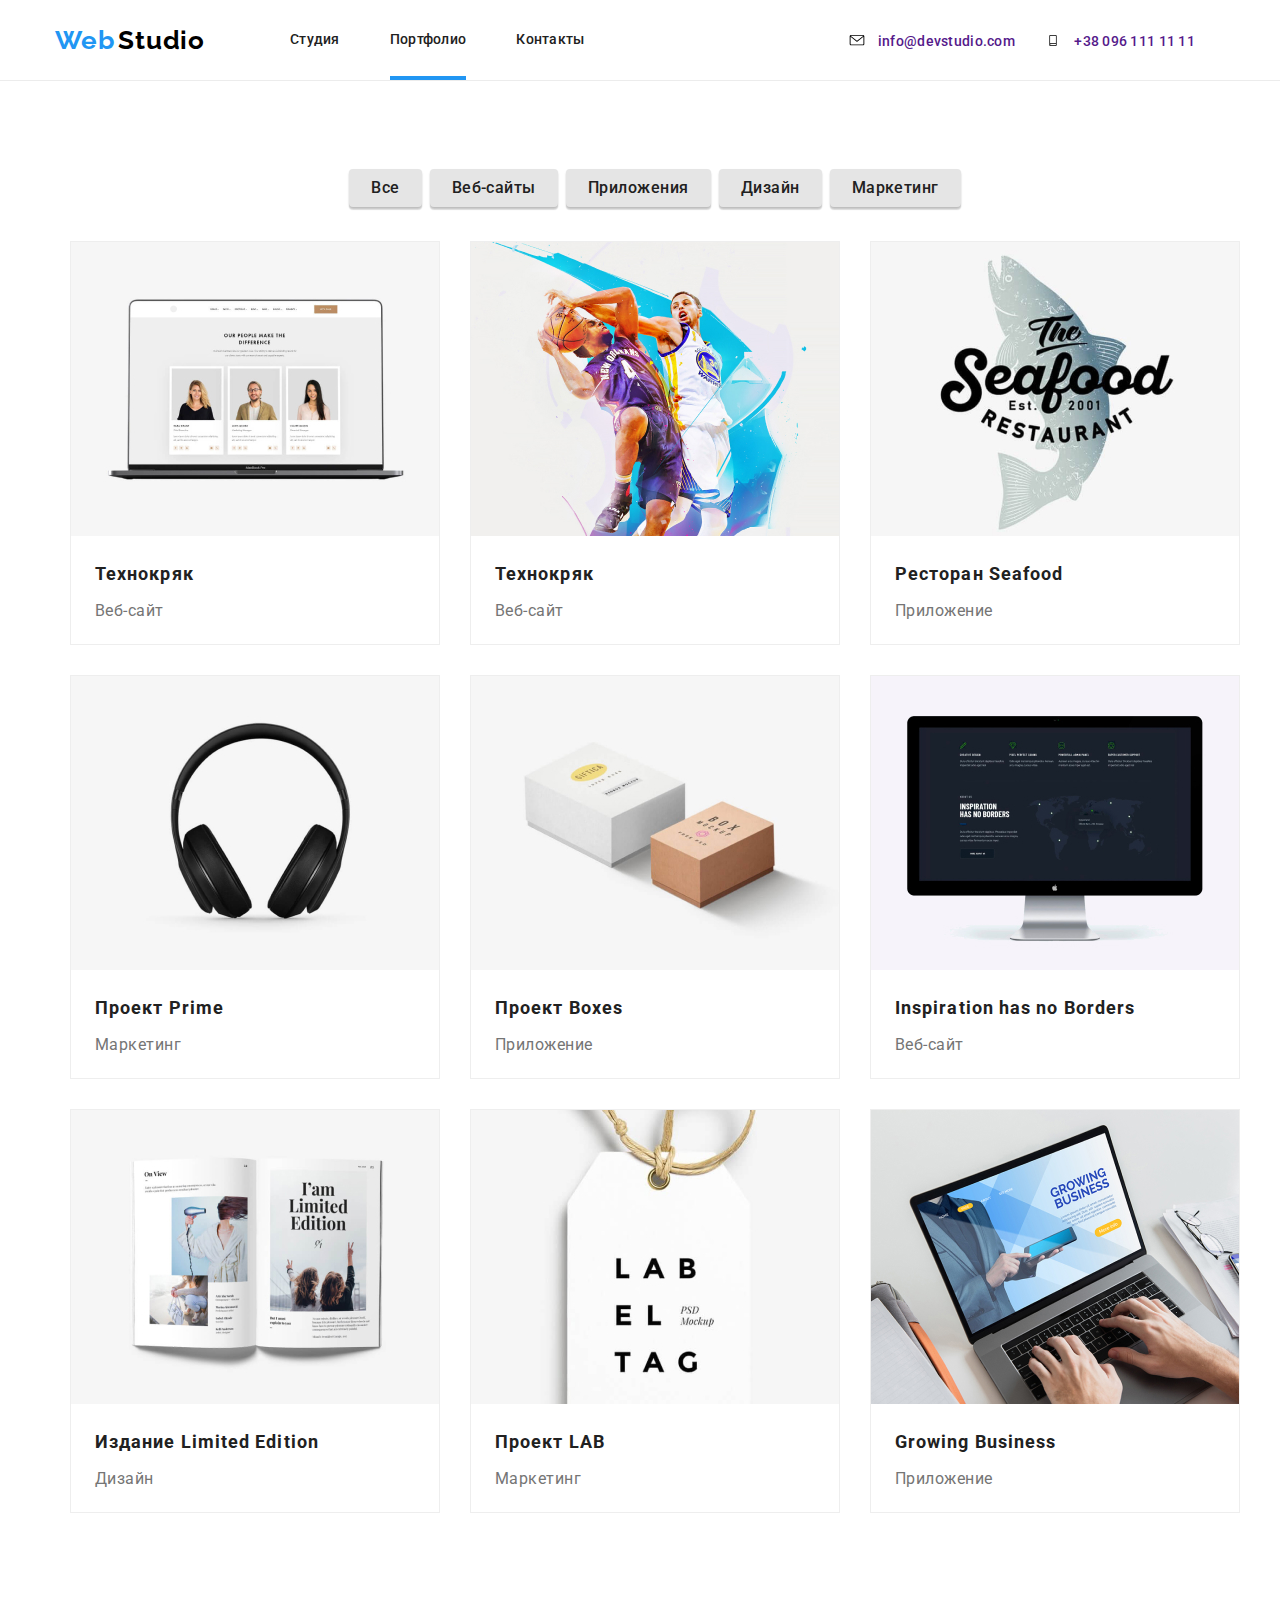
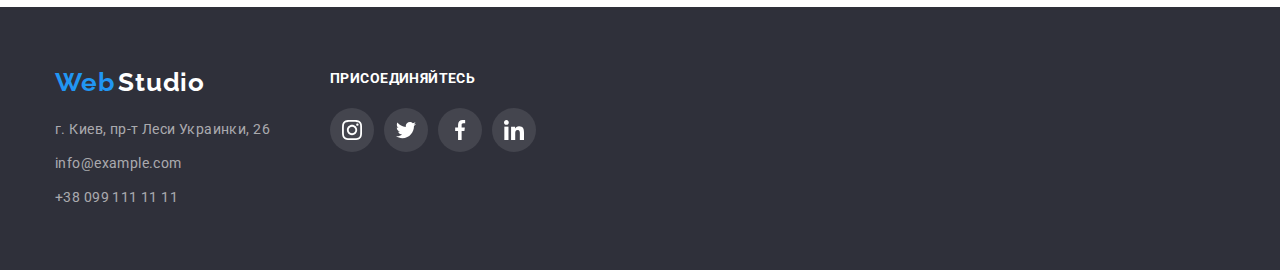
==== commit 82235b13: "сделал активное подчёркивание текущей страницы" ====
--- a/portfolio.html
+++ b/portfolio.html
@@ -29,7 +29,7 @@
               <a class="navigation-list-link link" href="index.html">Студия</a>
             </li>
             <li class="navigation-list-item">
-              <a class="navigation-list-link link" href="portfolio.html"
+              <a class="navigation-list-link current link" href="portfolio.html"
                 >Портфолио</a
               >
             </li>
@@ -84,130 +84,131 @@
         <div class="container">
           <ul class="product-list-flex list">
             <li class="list-portfolio-items">
-              <a class="product-list-item-link" href=""
-                ><img src="./images/portfolio/img.jpg" alt="вебсайт" />
+              <a class="product-list-item-link" href="">
+                <div class="potrfolio-overlay">
+                  <img src="./images/portfolio/img.jpg" alt="вебсайт" />
+                  <p class="portfolio-overlay-text">
+                    Технокряк это современная площадка распространения
+                    коронавируса. Компании используют эту платформу для
+                    цифрового шпионажа и атак на защищённые сервера конкурентов.
+                  </p>
+                </div>
+                <div class="desc-text">
+                  <p class="title-description">Технокряк</p>
+                  <p class="product-description">Веб-сайт</p>
+                </div>
+              </a>
+            </li>
+            <li class="list-portfolio-items">
+              <a class="product-list-item-link" href="">
+                <div class="potrfolio-overlay">
+                  <img src="./images/portfolio/img-1.jpg" alt="вебсайт" />
+                  <p class="portfolio-overlay-text">
+                    Технокряк это современная площадка распространения
+                    коронавируса. Компании используют эту платформу для
+                    цифрового шпионажа и атак на защищённые сервера конкурентов.
+                  </p>
+                </div>
                 <p class="title-description">Технокряк</p>
                 <p class="product-description">Веб-сайт</p>
-                <div class="potrfolio-overlay">
-                  <p class="portfolio-overlay-text">
-                    Технокряк это современная площадка распространения
-                    коронавируса. Компании используют эту платформу для
-                    цифрового шпионажа и атак на защищённые сервера конкурентов.
-                  </p>
-                </div>
-              </a>
-            </li>
-            <li class="list-portfolio-items">
-              <a class="product-list-item-link" href="">
-                <div class="potrfolio-overlay">
-                  <img src="./images/portfolio/img-1.jpg" alt="дизайн" />
-                </div>
-                <p class="title-description">
-                  Постер New Orlean vs Golden Star
-                </p>
-                <p class="portfolio-overlay-text">
-                  Технокряк это современная площадка распространения
-                  коронавируса. Компании используют эту платформу для цифрового
-                  шпионажа и атак на защищённые сервера конкурентов.
-                </p>
-              </a>
-            </li>
-            <li class="list-portfolio-items">
-              <a class="product-list-item-link" href=""
-                ><img src="./images/portfolio/img-2.jpg" alt="приложение" />
+              </a>
+            </li>
+            <li class="list-portfolio-items">
+              <a class="product-list-item-link" href="">
+                <div class="potrfolio-overlay">
+                  <img src="./images/portfolio/img-2.jpg" alt="приложение" />
+                  <p class="portfolio-overlay-text">
+                    Технокряк это современная площадка распространения
+                    коронавируса. Компании используют эту платформу для
+                    цифрового шпионажа и атак на защищённые сервера конкурентов.
+                  </p>
+                </div>
                 <p class="title-description">Ресторан Seafood</p>
                 <p class="product-description">Приложение</p>
-                <div class="potrfolio-overlay">
-                  <p class="portfolio-overlay-text">
-                    Технокряк это современная площадка распространения
-                    коронавируса. Компании используют эту платформу для
-                    цифрового шпионажа и атак на защищённые сервера конкурентов.
-                  </p>
-                </div>
-              </a>
-            </li>
-            <li class="list-portfolio-items">
-              <a class="product-list-item-link" href=""
-                ><img src="./images/portfolio/img-3.jpg" alt="маркетинг" />
+              </a>
+            </li>
+            <li class="list-portfolio-items">
+              <a class="product-list-item-link" href="">
+                <div class="potrfolio-overlay">
+                  <img src="./images/portfolio/img-3.jpg" alt="маркетинг" />
+                  <p class="portfolio-overlay-text">
+                    Технокряк это современная площадка распространения
+                    коронавируса. Компании используют эту платформу для
+                    цифрового шпионажа и атак на защищённые сервера конкурентов.
+                  </p>
+                </div>
                 <p class="title-description">Проект Prime</p>
                 <p class="product-description">Маркетинг</p>
-                <div class="potrfolio-overlay">
-                  <p class="portfolio-overlay-text">
-                    Технокряк это современная площадка распространения
-                    коронавируса. Компании используют эту платформу для
-                    цифрового шпионажа и атак на защищённые сервера конкурентов.
-                  </p>
-                </div>
-              </a>
-            </li>
-            <li class="list-portfolio-items">
-              <a class="product-list-item-link" href=""
-                ><img src="./images/portfolio/img-4.jpg" alt="приложение" />
+              </a>
+            </li>
+            <li class="list-portfolio-items">
+              <a class="product-list-item-link" href="">
+                <div class="potrfolio-overlay">
+                  <img src="./images/portfolio/img-4.jpg" alt="приложение" />
+                  <p class="portfolio-overlay-text">
+                    Технокряк это современная площадка распространения
+                    коронавируса. Компании используют эту платформу для
+                    цифрового шпионажа и атак на защищённые сервера конкурентов.
+                  </p>
+                </div>
                 <p class="title-description">Проект Boxes</p>
                 <p class="product-description">Приложение</p>
-                <div class="potrfolio-overlay">
-                  <p class="portfolio-overlay-text">
-                    Технокряк это современная площадка распространения
-                    коронавируса. Компании используют эту платформу для
-                    цифрового шпионажа и атак на защищённые сервера конкурентов.
-                  </p>
-                </div>
-              </a>
-            </li>
-            <li class="list-portfolio-items">
-              <a class="product-list-item-link" href=""
-                ><img src="./images/portfolio/img-5.jpg" alt="вебсайт" />
+              </a>
+            </li>
+            <li class="list-portfolio-items">
+              <a class="product-list-item-link" href="">
+                <div class="potrfolio-overlay">
+                  <img src="./images/portfolio/img-5.jpg" alt="вебсайт" />
+                  <p class="portfolio-overlay-text">
+                    Технокряк это современная площадка распространения
+                    коронавируса. Компании используют эту платформу для
+                    цифрового шпионажа и атак на защищённые сервера конкурентов.
+                  </p>
+                </div>
                 <p class="title-description">Inspiration has no Borders</p>
                 <p class="product-description">Веб-сайт</p>
-                <div class="potrfolio-overlay">
-                  <p class="portfolio-overlay-text">
-                    Технокряк это современная площадка распространения
-                    коронавируса. Компании используют эту платформу для
-                    цифрового шпионажа и атак на защищённые сервера конкурентов.
-                  </p>
-                </div>
-              </a>
-            </li>
-            <li class="list-portfolio-items">
-              <a class="product-list-item-link" href=""
-                ><img src="./images/portfolio/img-6.jpg" alt="дизайн" />
+              </a>
+            </li>
+            <li class="list-portfolio-items">
+              <a class="product-list-item-link" href="">
+                <div class="potrfolio-overlay">
+                  <img src="./images/portfolio/img-6.jpg" alt="дизайн" />
+                  <p class="portfolio-overlay-text">
+                    Технокряк это современная площадка распространения
+                    коронавируса. Компании используют эту платформу для
+                    цифрового шпионажа и атак на защищённые сервера конкурентов.
+                  </p>
+                </div>
                 <p class="title-description">Издание Limited Edition</p>
                 <p class="product-description">Дизайн</p>
-                <div class="potrfolio-overlay">
-                  <p class="portfolio-overlay-text">
-                    Технокряк это современная площадка распространения
-                    коронавируса. Компании используют эту платформу для
-                    цифрового шпионажа и атак на защищённые сервера конкурентов.
-                  </p>
-                </div>
-              </a>
-            </li>
-            <li class="list-portfolio-items">
-              <a class="product-list-item-link" href=""
-                ><img src="./images/portfolio/img-7.jpg" alt="маркетинг" />
+              </a>
+            </li>
+            <li class="list-portfolio-items">
+              <a class="product-list-item-link" href="">
+                <div class="potrfolio-overlay">
+                  <img src="./images/portfolio/img-7.jpg" alt="маркетинг" />
+                  <p class="portfolio-overlay-text">
+                    Технокряк это современная площадка распространения
+                    коронавируса. Компании используют эту платформу для
+                    цифрового шпионажа и атак на защищённые сервера конкурентов.
+                  </p>
+                </div>
                 <p class="title-description">Проект LAB</p>
                 <p class="product-description">Маркетинг</p>
-                <div class="potrfolio-overlay">
-                  <p class="portfolio-overlay-text">
-                    Технокряк это современная площадка распространения
-                    коронавируса. Компании используют эту платформу для
-                    цифрового шпионажа и атак на защищённые сервера конкурентов.
-                  </p>
-                </div>
-              </a>
-            </li>
-            <li class="list-portfolio-items">
-              <a class="product-list-item-link" href=""
-                ><img src="./images/portfolio/img-8.jpg" alt="приложение" />
+              </a>
+            </li>
+            <li class="list-portfolio-items">
+              <a class="product-list-item-link" href="">
+                <div class="potrfolio-overlay">
+                  <img src="./images/portfolio/img-8.jpg" alt="приложение" />
+                  <p class="portfolio-overlay-text">
+                    Технокряк это современная площадка распространения
+                    коронавируса. Компании используют эту платформу для
+                    цифрового шпионажа и атак на защищённые сервера конкурентов.
+                  </p>
+                </div>
                 <p class="title-description">Growing Business</p>
                 <p class="product-description">Приложение</p>
-                <div class="potrfolio-overlay">
-                  <p class="portfolio-overlay-text">
-                    Технокряк это современная площадка распространения
-                    коронавируса. Компании используют эту платформу для
-                    цифрового шпионажа и атак на защищённые сервера конкурентов.
-                  </p>
-                </div>
               </a>
             </li>
           </ul>
--- a/css/styles.css
+++ b/css/styles.css
@@ -155,7 +155,7 @@
   background-color: #188ce8;
 }
 
-.navigation-list-link::after {
+.current::after {
   width: 47px;
   height: 4px;
   background-color: #2196f3;
@@ -853,67 +853,29 @@
   margin-bottom: 94px;
 }
 
-.list-portfolio-items:hover .potrfolio-overlay {
-  top: 0;
-}
-
-.list-portfolio-items {
-  position: relative;
-  overflow: hidden;
-}
-
 .potrfolio-overlay {
-<<<<<<< HEAD
   overflow: hidden;
   position: relative;
 }
+
 .portfolio-overlay-text {
   position: absolute;
   top: 0;
   bottom: 0;
   left: 0;
   right: 0;
+  background: rgba(33, 150, 243, 0.9);
+  color: #fff;
   transform: translateY(100%);
-  background: rgba(33, 150, 243, 0.9);
-}
-
-.product-list-item-link: hover .potrfolio-overlay {
-  transform: translatey(0);
-  top: 0;
-}
-
-.potrfolio-overlay {
-  position: absolute;
-  top: 100%;
-  bottom: 0;
-  opacity: 1;
-  width: 100%;
-  height: 100%;
-  background: rgba(33, 150, 243, 0.9);
   transition: 250ms cubic-bezier(0.4, 0, 0.2, 1);
-=======
-  position: absolute;
-  top: 100%;
-  width: 370px;
-  height: 294px;
+  display: flex;
+  align-items: center;
   padding-top: 63px;
   padding-bottom: 63px;
   padding-left: 24px;
   padding-right: 24px;
-  background: rgba(33, 150, 243, 0.9);
-}
-
-.portfolio-overlay-text {
-  font-family: Roboto;
-  font-style: normal;
-  font-weight: normal;
-  font-size: 18px;
-  line-height: 1.56;
-  letter-spacing: 0.03em;
-  color: #ffffff;
->>>>>>> parent of 4276c9a... 1
-}
-
-/*
-transition: background-color 250ms cubic-bezier(0.4, 0, 0.2, 1);
-*/
+}
+
+.list-portfolio-items:hover .portfolio-overlay-text {
+  transform: translateY(0);
+}
